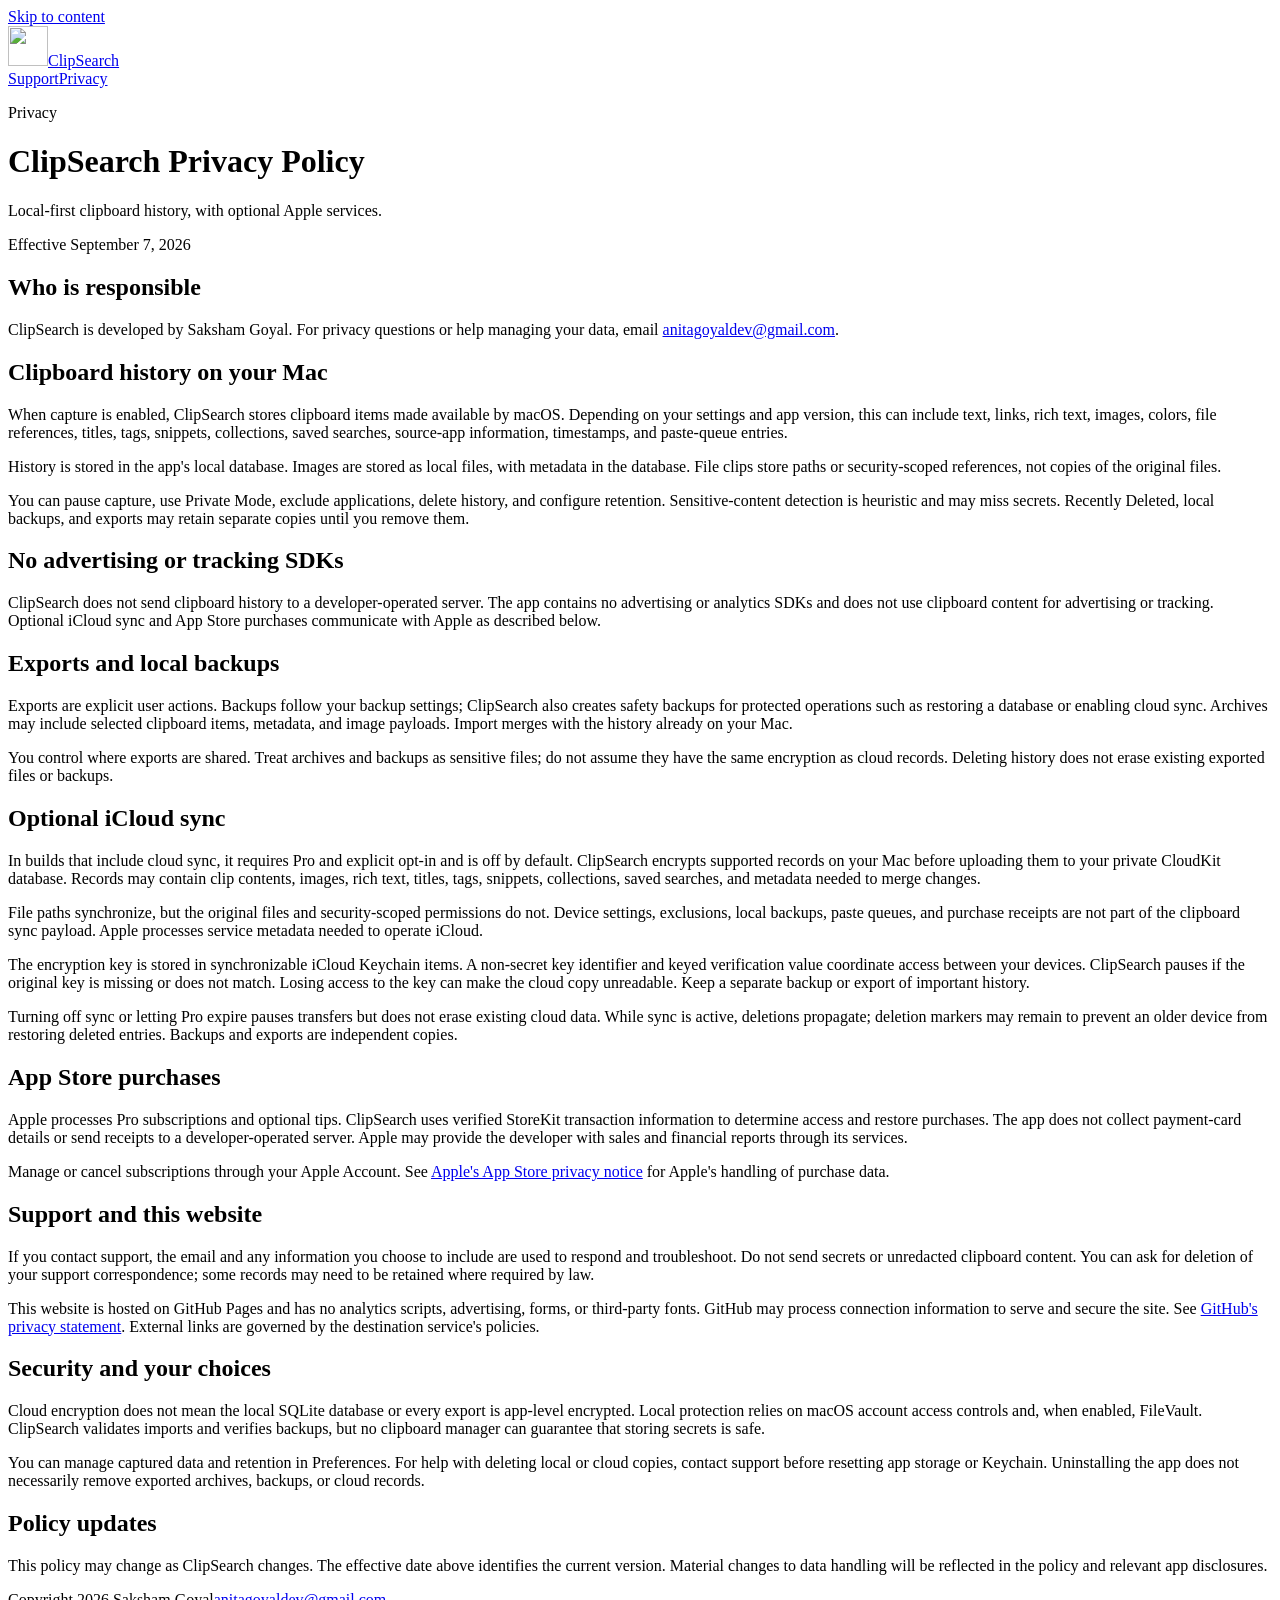
==== privacy/index.html @ e8cb6469 "Publish ClipSearch public support and privacy pages" ====
<!doctype html>
<html lang="en"><head><meta charset="utf-8"><meta name="viewport" content="width=device-width, initial-scale=1"><meta name="description" content="ClipSearch Privacy Policy for the local-first macOS clipboard manager by Saksham Goyal."><title>ClipSearch Privacy Policy</title><link rel="icon" href="../icon.png"><link rel="stylesheet" href="../style.css"></head>
<body><a class="skip" href="#main">Skip to content</a><header><div class="nav"><a class="brand" href="../"><img src="../icon.png" alt="" width="40" height="40">ClipSearch</a><nav aria-label="Main"><a href="../">Support</a><a href="../privacy/" aria-current="page">Privacy</a></nav></div></header>
<main id="main"><p class="eyebrow">Privacy</p><h1>ClipSearch Privacy Policy</h1><p class="lead">Local-first clipboard history, with optional Apple services.</p><p class="date">Effective September 7, 2026</p>
<section><h2>Who is responsible</h2><p>ClipSearch is developed by Saksham Goyal. For privacy questions or help managing your data, email <a href="mailto:anitagoyaldev@gmail.com">anitagoyaldev@gmail.com</a>.</p></section>
<section><h2>Clipboard history on your Mac</h2><p>When capture is enabled, ClipSearch stores clipboard items made available by macOS. Depending on your settings and app version, this can include text, links, rich text, images, colors, file references, titles, tags, snippets, collections, saved searches, source-app information, timestamps, and paste-queue entries.</p><p>History is stored in the app's local database. Images are stored as local files, with metadata in the database. File clips store paths or security-scoped references, not copies of the original files.</p><p>You can pause capture, use Private Mode, exclude applications, delete history, and configure retention. Sensitive-content detection is heuristic and may miss secrets. Recently Deleted, local backups, and exports may retain separate copies until you remove them.</p></section>
<section><h2>No advertising or tracking SDKs</h2><p>ClipSearch does not send clipboard history to a developer-operated server. The app contains no advertising or analytics SDKs and does not use clipboard content for advertising or tracking. Optional iCloud sync and App Store purchases communicate with Apple as described below.</p></section>
<section><h2>Exports and local backups</h2><p>Exports are explicit user actions. Backups follow your backup settings; ClipSearch also creates safety backups for protected operations such as restoring a database or enabling cloud sync. Archives may include selected clipboard items, metadata, and image payloads. Import merges with the history already on your Mac.</p><p>You control where exports are shared. Treat archives and backups as sensitive files; do not assume they have the same encryption as cloud records. Deleting history does not erase existing exported files or backups.</p></section>
<section><h2>Optional iCloud sync</h2><p>In builds that include cloud sync, it requires Pro and explicit opt-in and is off by default. ClipSearch encrypts supported records on your Mac before uploading them to your private CloudKit database. Records may contain clip contents, images, rich text, titles, tags, snippets, collections, saved searches, and metadata needed to merge changes.</p><p>File paths synchronize, but the original files and security-scoped permissions do not. Device settings, exclusions, local backups, paste queues, and purchase receipts are not part of the clipboard sync payload. Apple processes service metadata needed to operate iCloud.</p><p>The encryption key is stored in synchronizable iCloud Keychain items. A non-secret key identifier and keyed verification value coordinate access between your devices. ClipSearch pauses if the original key is missing or does not match. Losing access to the key can make the cloud copy unreadable. Keep a separate backup or export of important history.</p><p>Turning off sync or letting Pro expire pauses transfers but does not erase existing cloud data. While sync is active, deletions propagate; deletion markers may remain to prevent an older device from restoring deleted entries. Backups and exports are independent copies.</p></section>
<section><h2>App Store purchases</h2><p>Apple processes Pro subscriptions and optional tips. ClipSearch uses verified StoreKit transaction information to determine access and restore purchases. The app does not collect payment-card details or send receipts to a developer-operated server. Apple may provide the developer with sales and financial reports through its services.</p><p>Manage or cancel subscriptions through your Apple Account. See <a href="https://www.apple.com/legal/privacy/data/en/app-store/">Apple's App Store privacy notice</a> for Apple's handling of purchase data.</p></section>
<section><h2>Support and this website</h2><p>If you contact support, the email and any information you choose to include are used to respond and troubleshoot. Do not send secrets or unredacted clipboard content. You can ask for deletion of your support correspondence; some records may need to be retained where required by law.</p><p>This website is hosted on GitHub Pages and has no analytics scripts, advertising, forms, or third-party fonts. GitHub may process connection information to serve and secure the site. See <a href="https://docs.github.com/en/site-policy/privacy-policies/github-general-privacy-statement">GitHub's privacy statement</a>. External links are governed by the destination service's policies.</p></section>
<section><h2>Security and your choices</h2><p>Cloud encryption does not mean the local SQLite database or every export is app-level encrypted. Local protection relies on macOS account access controls and, when enabled, FileVault. ClipSearch validates imports and verifies backups, but no clipboard manager can guarantee that storing secrets is safe.</p><p>You can manage captured data and retention in Preferences. For help with deleting local or cloud copies, contact support before resetting app storage or Keychain. Uninstalling the app does not necessarily remove exported archives, backups, or cloud records.</p></section>
<section><h2>Policy updates</h2><p>This policy may change as ClipSearch changes. The effective date above identifies the current version. Material changes to data handling will be reflected in the policy and relevant app disclosures.</p></section></main><footer><div><span>Copyright 2026 Saksham Goyal</span><a href="mailto:anitagoyaldev@gmail.com">anitagoyaldev@gmail.com</a></div></footer></body></html>
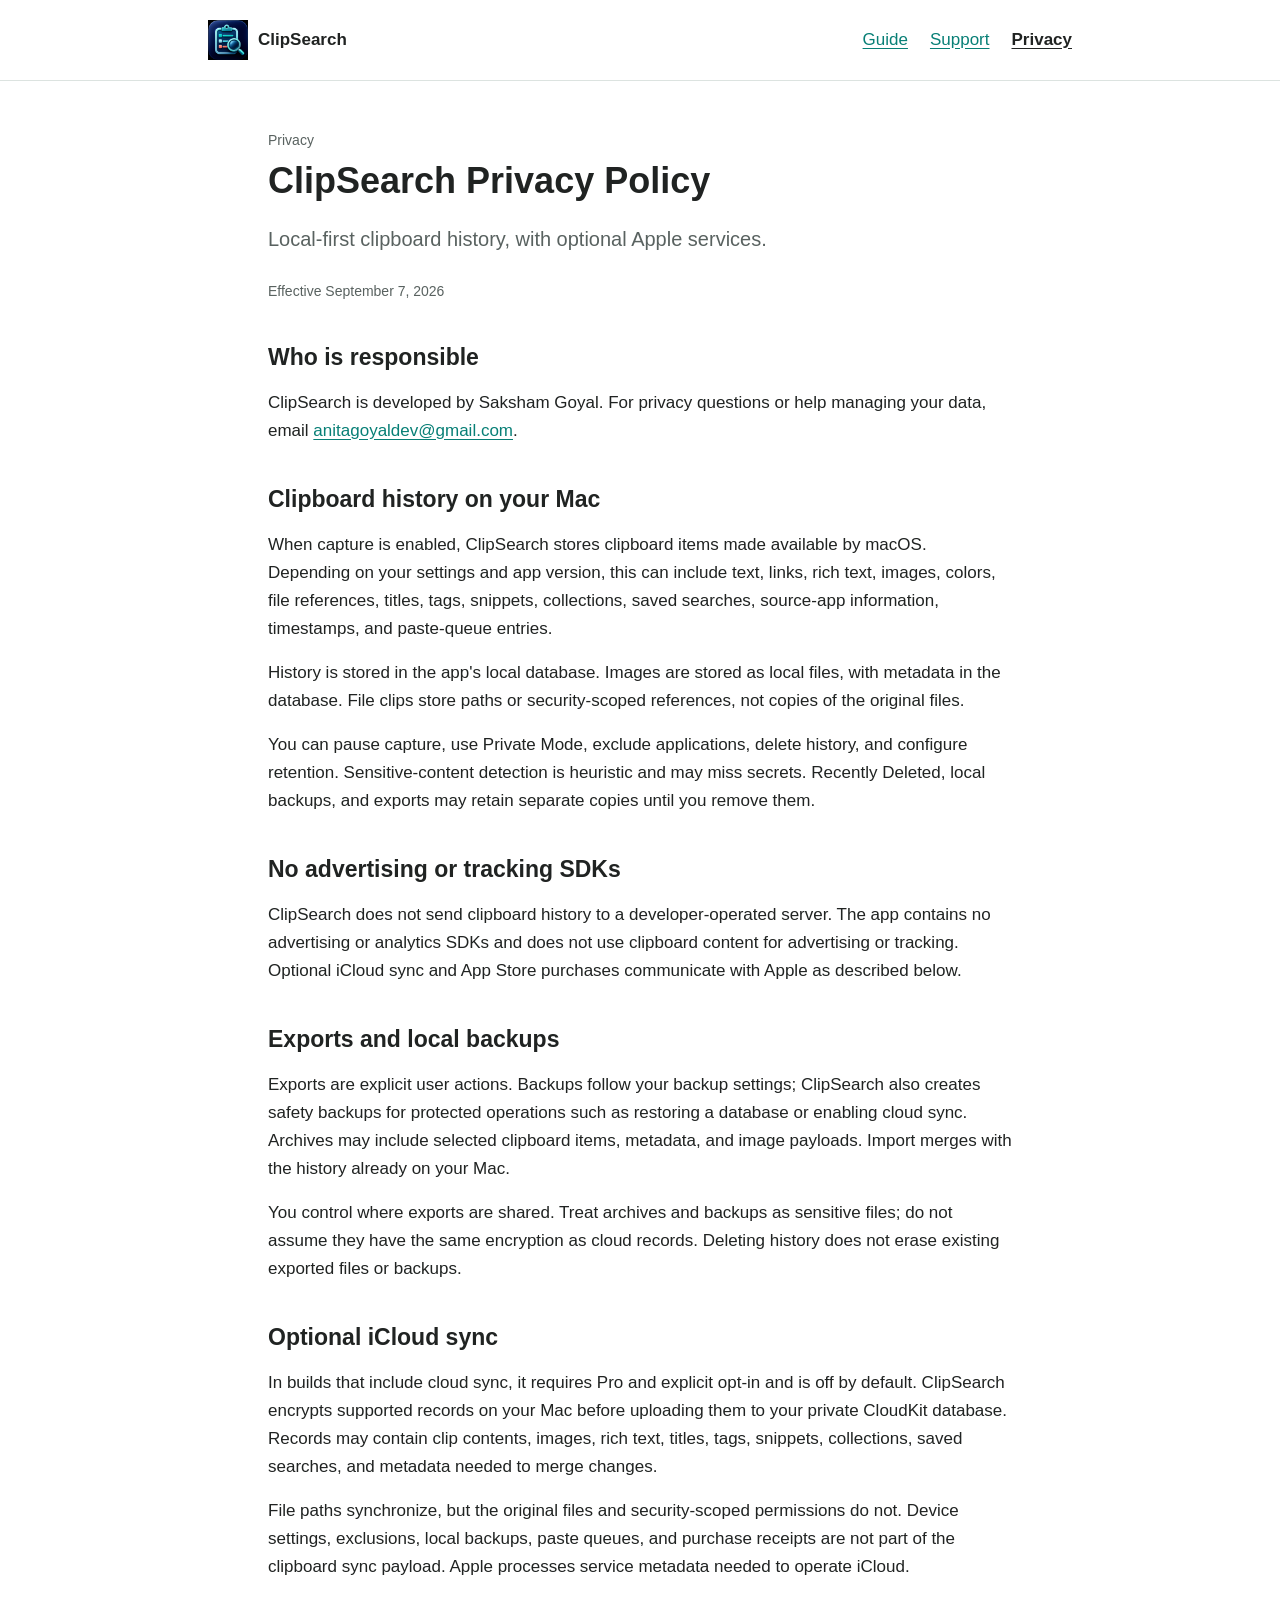
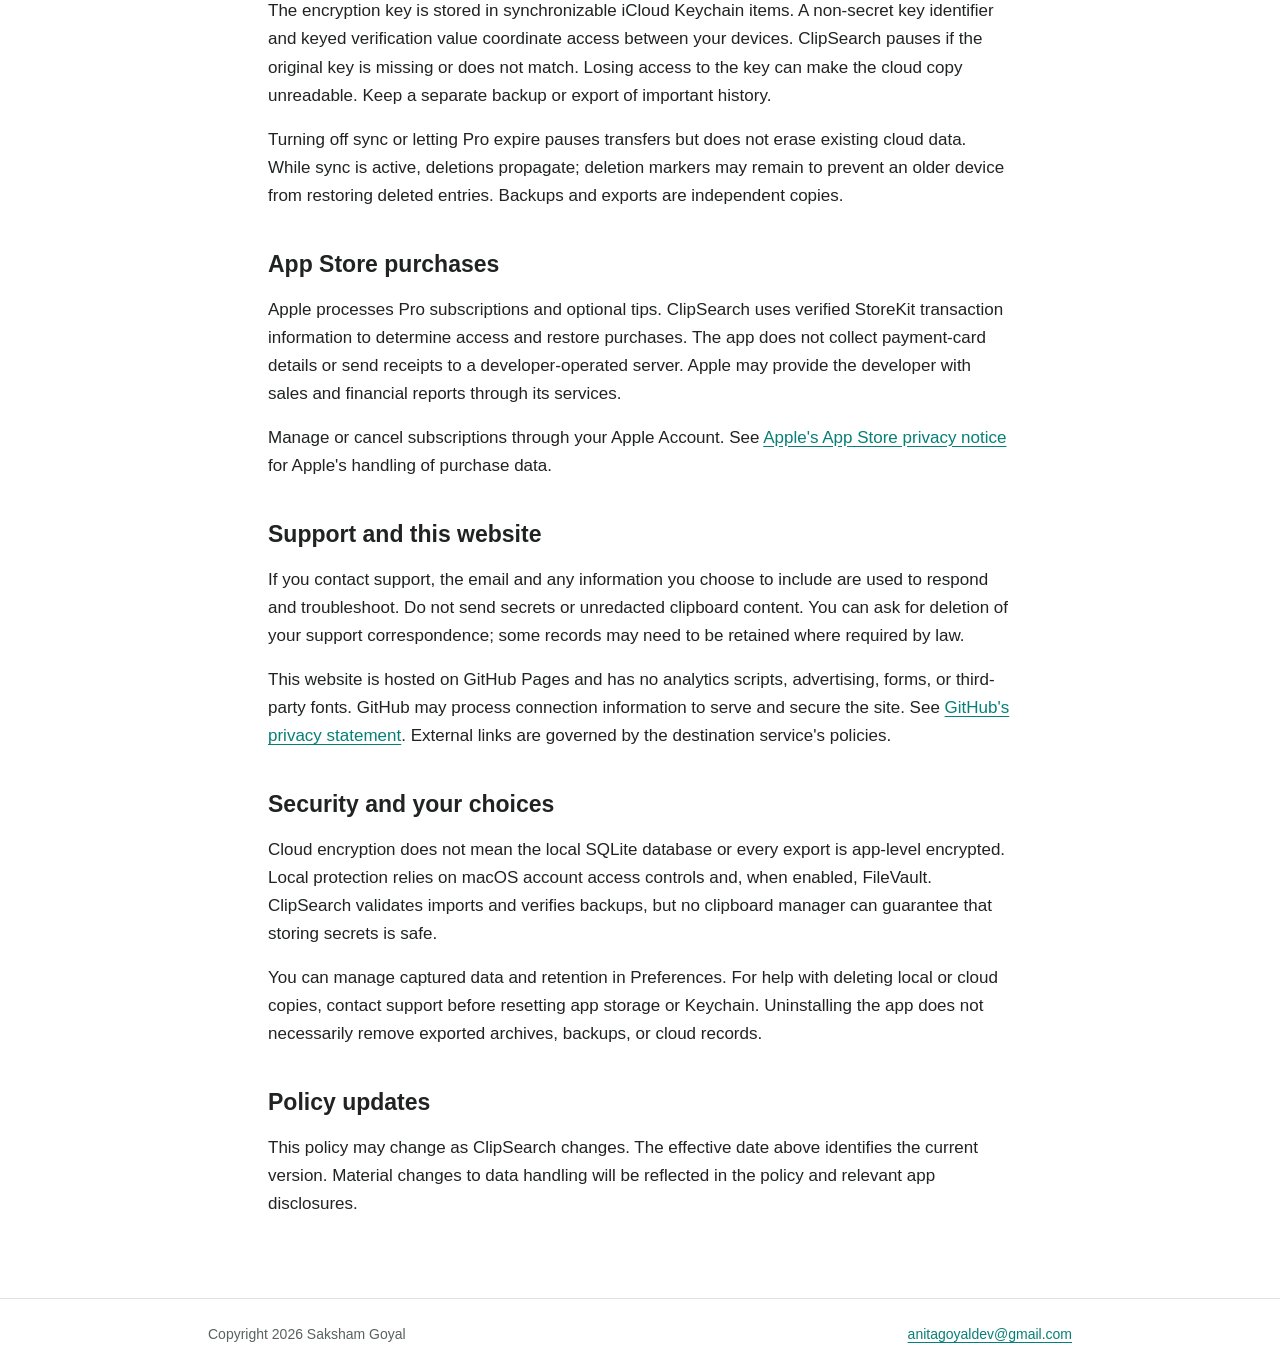
==== commit 6b2e71c8: "Add searchable ClipSearch feature and user guide" ====
--- a/privacy/index.html
+++ b/privacy/index.html
@@ -1,6 +1,6 @@
 <!doctype html>
 <html lang="en"><head><meta charset="utf-8"><meta name="viewport" content="width=device-width, initial-scale=1"><meta name="description" content="ClipSearch Privacy Policy for the local-first macOS clipboard manager by Saksham Goyal."><title>ClipSearch Privacy Policy</title><link rel="icon" href="../icon.png"><link rel="stylesheet" href="../style.css"></head>
-<body><a class="skip" href="#main">Skip to content</a><header><div class="nav"><a class="brand" href="../"><img src="../icon.png" alt="" width="40" height="40">ClipSearch</a><nav aria-label="Main"><a href="../">Support</a><a href="../privacy/" aria-current="page">Privacy</a></nav></div></header>
+<body><a class="skip" href="#main">Skip to content</a><header><div class="nav"><a class="brand" href="../"><img src="../icon.png" alt="" width="40" height="40">ClipSearch</a><nav aria-label="Main"><a href="../guide/">Guide</a><a href="../">Support</a><a href="../privacy/" aria-current="page">Privacy</a></nav></div></header>
 <main id="main"><p class="eyebrow">Privacy</p><h1>ClipSearch Privacy Policy</h1><p class="lead">Local-first clipboard history, with optional Apple services.</p><p class="date">Effective September 7, 2026</p>
 <section><h2>Who is responsible</h2><p>ClipSearch is developed by Saksham Goyal. For privacy questions or help managing your data, email <a href="mailto:anitagoyaldev@gmail.com">anitagoyaldev@gmail.com</a>.</p></section>
 <section><h2>Clipboard history on your Mac</h2><p>When capture is enabled, ClipSearch stores clipboard items made available by macOS. Depending on your settings and app version, this can include text, links, rich text, images, colors, file references, titles, tags, snippets, collections, saved searches, source-app information, timestamps, and paste-queue entries.</p><p>History is stored in the app's local database. Images are stored as local files, with metadata in the database. File clips store paths or security-scoped references, not copies of the original files.</p><p>You can pause capture, use Private Mode, exclude applications, delete history, and configure retention. Sensitive-content detection is heuristic and may miss secrets. Recently Deleted, local backups, and exports may retain separate copies until you remove them.</p></section>
@@ -11,4 +11,3 @@
 <section><h2>Support and this website</h2><p>If you contact support, the email and any information you choose to include are used to respond and troubleshoot. Do not send secrets or unredacted clipboard content. You can ask for deletion of your support correspondence; some records may need to be retained where required by law.</p><p>This website is hosted on GitHub Pages and has no analytics scripts, advertising, forms, or third-party fonts. GitHub may process connection information to serve and secure the site. See <a href="https://docs.github.com/en/site-policy/privacy-policies/github-general-privacy-statement">GitHub's privacy statement</a>. External links are governed by the destination service's policies.</p></section>
 <section><h2>Security and your choices</h2><p>Cloud encryption does not mean the local SQLite database or every export is app-level encrypted. Local protection relies on macOS account access controls and, when enabled, FileVault. ClipSearch validates imports and verifies backups, but no clipboard manager can guarantee that storing secrets is safe.</p><p>You can manage captured data and retention in Preferences. For help with deleting local or cloud copies, contact support before resetting app storage or Keychain. Uninstalling the app does not necessarily remove exported archives, backups, or cloud records.</p></section>
 <section><h2>Policy updates</h2><p>This policy may change as ClipSearch changes. The effective date above identifies the current version. Material changes to data handling will be reflected in the policy and relevant app disclosures.</p></section></main><footer><div><span>Copyright 2026 Saksham Goyal</span><a href="mailto:anitagoyaldev@gmail.com">anitagoyaldev@gmail.com</a></div></footer></body></html>
-
--- a/style.css
+++ b/style.css
@@ -0,0 +1,11 @@
+:root{color-scheme:light dark;--bg:#fff;--text:#202322;--muted:#596260;--line:#dce3e0;--accent:#087f76;--notice:#a02d42}
+*{box-sizing:border-box}html{scroll-behavior:smooth}body{margin:0;background:var(--bg);color:var(--text);font:17px/1.65 -apple-system,BlinkMacSystemFont,"Segoe UI",sans-serif;letter-spacing:0}
+a{color:var(--accent);text-underline-offset:3px;overflow-wrap:anywhere}a:hover{text-decoration-thickness:2px}a:focus-visible,summary:focus-visible{outline:3px solid var(--accent);outline-offset:5px}
+header{border-bottom:1px solid var(--line)}.nav{max-width:920px;margin:auto;padding:20px 28px;display:flex;align-items:center;justify-content:space-between;gap:20px;flex-wrap:wrap}.brand{display:flex;align-items:center;gap:10px;color:var(--text);font-weight:700;text-decoration:none}.brand img{width:40px;height:40px}.nav nav{display:flex;gap:22px}.nav nav a[aria-current=page]{color:var(--text);font-weight:600}
+main{max-width:800px;margin:auto;padding:48px 28px 64px}h1{font-size:36px;line-height:1.18;margin:8px 0 20px;overflow-wrap:anywhere}h2{font-size:23px;line-height:1.3;margin:0 0 16px}p{margin:0 0 16px}.lead{font-size:20px;color:var(--muted);max-width:650px}.eyebrow,.date{color:var(--muted);font-size:14px}.eyebrow{margin:0}.date{margin-top:24px}section{margin-top:40px}.contact{font-weight:600}
+details{border-top:1px solid var(--line)}details:last-child{border-bottom:1px solid var(--line)}summary{cursor:pointer;padding:18px 0;font-weight:600}details div{padding:0 8px 8px 22px}.notice{border-left:3px solid var(--notice);padding-left:16px}code{font-size:15px;overflow-wrap:anywhere}
+footer{border-top:1px solid var(--line);color:var(--muted);font-size:14px}footer div{max-width:920px;margin:auto;padding:24px 28px;display:flex;justify-content:space-between;gap:16px;flex-wrap:wrap}.skip{position:absolute;left:12px;top:-100px;background:var(--bg);padding:8px}.skip:focus{top:8px;z-index:1}
+@media(max-width:480px){main{padding:32px 20px 48px}.nav{padding:16px 20px}h1{font-size:30px}.lead{font-size:18px}.nav nav{gap:16px}section{margin-top:32px}}
+@media(prefers-color-scheme:dark){:root{--bg:#181c1b;--text:#f1f5f3;--muted:#b6c3bd;--line:#39423f;--accent:#71d4c5;--notice:#ff9ba6}}
+@media(prefers-reduced-motion:reduce){html{scroll-behavior:auto}}
+
